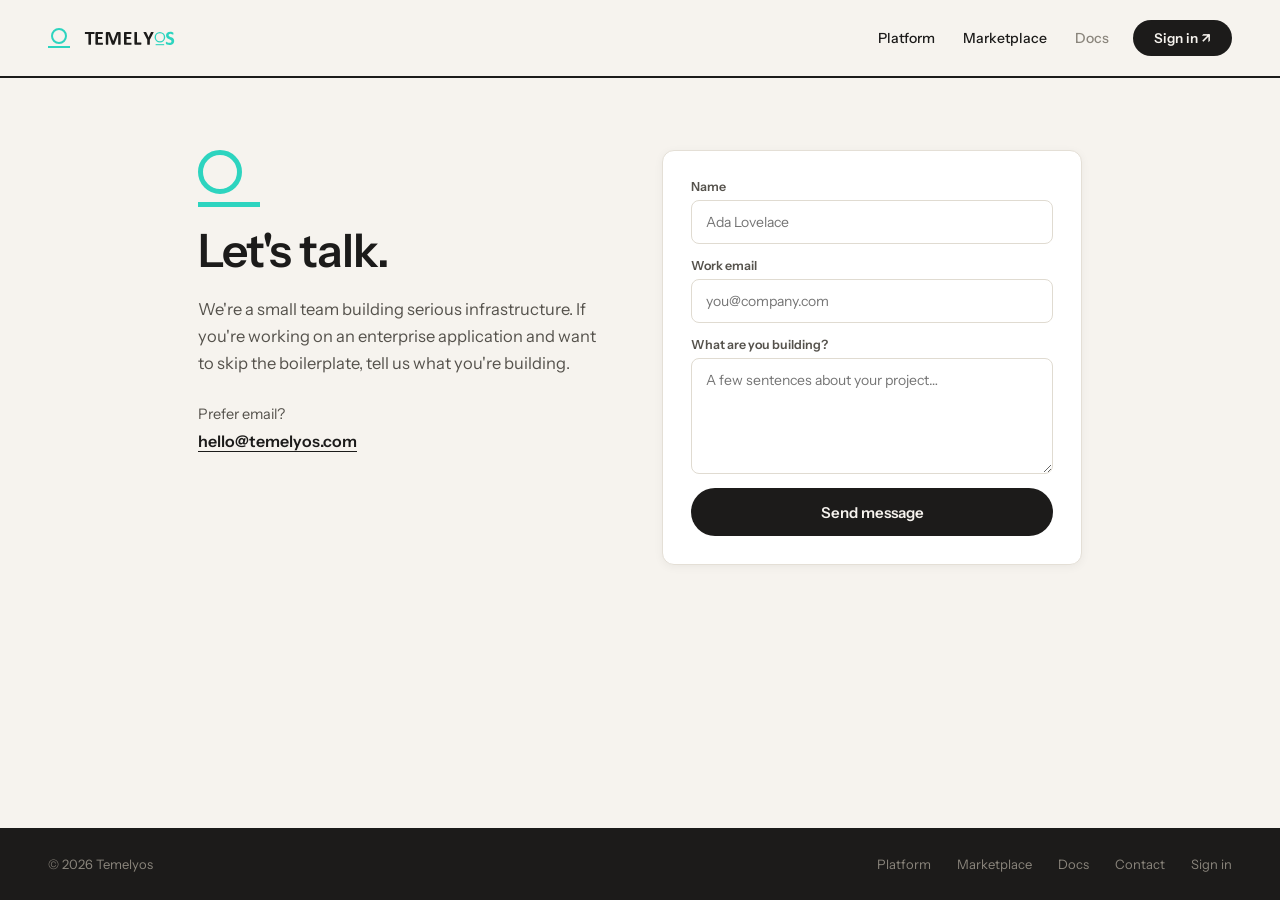
==== contact.html @ ba94af16 "fix(website): keep the Sign in button top-right on narrow screens On narrow viewports the nav-links " ====
<!DOCTYPE html>
<html lang="en">
<head>
<meta charset="utf-8">
<meta name="viewport" content="width=device-width, initial-scale=1">
<link rel="icon" type="image/svg+xml" href="/favicon.svg">
<title>Contact — Temelyos</title>
<meta name="description" content="Get in touch with the Temelyos team.">
<link rel="preconnect" href="https://fonts.googleapis.com">
<link href="https://fonts.googleapis.com/css2?family=Instrument+Sans:wght@400;500;600;700&family=Instrument+Serif:ital@0;1&display=swap" rel="stylesheet">
<link rel="stylesheet" href="assets/site.css">
</head>
<body>
<div class="wrap" style="display:flex;flex-direction:column">

  <!-- nav -->
  <div class="nav">
    <a href="index.html" class="nav-brand">
      <span style="display:flex;flex-direction:column;align-items:center"><span style="width:16px;height:16px;border-radius:50%;border:2.5px solid #2DD4BF;display:block"></span><span style="width:22px;height:2.5px;background:#2DD4BF;display:block;margin-top:2px"></span></span>
      <img src="assets/wordmark-charcoal.svg" alt="Temelyos" style="height:15px;display:block">
    </a>
    <div class="nav-links">
      <a href="platform.html">Platform</a>
      <a href="marketplace.html">Marketplace</a>
      <span class="muted">Docs</span>
    </div>
    <a href="sign-in.html" class="btn btn--dark btn--sm nav-cta">Sign in ↗</a>
  </div>

  <!-- body -->
  <div class="container contact-grid" style="flex:1;width:100%;padding-top:72px;padding-bottom:96px">
    <div style="display:flex;flex-direction:column;gap:20px">
      <div style="display:flex;flex-direction:column;align-items:flex-start">
        <span style="width:44px;height:44px;border-radius:50%;border:5px solid #2DD4BF;display:block"></span>
        <span style="width:62px;height:5px;background:#2DD4BF;display:block;margin-top:8px"></span>
      </div>
      <h1 class="h1">Let's talk.</h1>
      <p class="lede" style="font-size:16.5px;line-height:1.65;max-width:420px">We're a small team building serious infrastructure. If you're working on an enterprise application and want to skip the boilerplate, tell us what you're building.</p>
      <div style="display:flex;flex-direction:column;gap:8px;margin-top:8px">
        <div style="font-size:14.5px;color:#55524C">Prefer email?</div>
        <a href="mailto:hello@temelyos.com" style="font-size:16px;font-weight:600;color:#1C1B1A;text-decoration:underline;text-underline-offset:4px">hello@temelyos.com</a>
      </div>
    </div>

    <div>
      <div id="sent-view" class="card" style="display:none;padding:48px 32px;flex-direction:column;align-items:center;gap:14px;text-align:center">
        <span style="width:34px;height:34px;border-radius:50%;border:4px solid #2DD4BF;display:block"></span>
        <div style="font-size:22px;font-weight:600;letter-spacing:-.01em">Message sent.</div>
        <div style="font-size:14.5px;line-height:1.6;color:#55524C">Thanks for reaching out — we'll get back to you within a business day.</div>
        <span onclick="showForm(true)" style="font-size:13.5px;font-weight:600;text-decoration:underline;text-underline-offset:3px;cursor:pointer;margin-top:6px">Send another</span>
      </div>
      <div id="form-view" class="card" style="padding:28px;display:flex;flex-direction:column;gap:14px">
        <div class="field">
          <label>Name</label>
          <input class="input" name="name" placeholder="Ada Lovelace">
        </div>
        <div class="field">
          <label>Work email</label>
          <input class="input" name="email" type="email" placeholder="you@company.com">
        </div>
        <div class="field">
          <label>What are you building?</label>
          <textarea class="textarea" name="message" placeholder="A few sentences about your project…" rows="5"></textarea>
        </div>
        <span onclick="showForm(false)" class="btn btn--dark" style="width:100%;height:48px;cursor:pointer">Send message</span>
      </div>
    </div>
  </div>

  <!-- footer -->
  <div class="site-footer">
    <div style="font-size:13px;color:#8A857C">© 2026 Temelyos</div>
    <div class="footer-links">
      <a href="platform.html">Platform</a>
      <a href="marketplace.html">Marketplace</a>
      <span>Docs</span>
      <a href="contact.html">Contact</a>
      <a href="sign-in.html">Sign in</a>
    </div>
  </div>
</div>

<script>
function showForm(show) {
  document.getElementById('form-view').style.display = show ? 'flex' : 'none';
  document.getElementById('sent-view').style.display = show ? 'none' : 'flex';
}
</script>
</body>
</html>
---- assets/site.css ----
/* Temelyos marketing site — shared design system.
   Desktop values match the original inline styles; mobile behaviour is
   driven by the --gutter variable, clamp() type, and one breakpoint. */

:root {
  --ink: #1C1B1A;
  --cream: #F6F3EE;
  --teal: #2DD4BF;
  --teal-ink: #0A1A17;
  --muted: #55524C;
  --faint: #8A857C;
  --footer-faint: #9BA6A2;
  --line: #E0DBD1;
  --card-line: #E4DFD6;
  --card: #FFFFFF;
  --sans: 'Instrument Sans', sans-serif;
  --serif: 'Instrument Serif', serif;
  --mono: 'IBM Plex Mono', monospace;
  --gutter: 48px;          /* section side padding — shrinks on mobile */
}

* { box-sizing: border-box; }
body { margin: 0; background: var(--cream); font-family: var(--sans); color: var(--ink); }
.wrap { min-height: 100vh; background: var(--cream); }
input:focus, textarea:focus { border-color: var(--ink) !important; }

/* ---- nav ---- */
.nav { display: flex; align-items: center; flex-wrap: wrap; row-gap: 12px;
  gap: 24px; padding: 20px var(--gutter); border-bottom: 2px solid var(--ink); }
.nav-brand { margin-right: auto; display: flex; align-items: center; gap: 14px; text-decoration: none; color: var(--ink); }
.nav-links { display: flex; align-items: center; gap: 28px; font-size: 14px; font-weight: 500; }
.nav-links a:not(.btn) { color: var(--ink); text-decoration: none; }
.nav-links a.is-active { border-bottom: 2px solid var(--teal); padding-bottom: 2px; }
.nav-links .muted { color: var(--faint); }

/* ---- buttons (pills) ---- */
.btn { display: inline-flex; align-items: center; justify-content: center;
  padding: 13px 28px; border-radius: 99px; border: 1.5px solid transparent;
  font: 600 15px var(--sans); text-decoration: none; cursor: pointer; white-space: nowrap; }
.btn--dark { background: var(--ink); color: var(--cream); }
.btn--teal { background: var(--teal); color: var(--teal-ink); }
.btn--outline { border-color: var(--ink); color: var(--ink); background: transparent; }
.btn--sm { padding: 9px 20px; font-size: 13.5px; }
.btn--tall { height: 48px; padding: 0 24px; }

/* ---- layout containers ---- */
.container { max-width: 980px; margin: 0 auto; padding-left: var(--gutter); padding-right: var(--gutter); }
.container--wide { max-width: 1080px; }

/* ---- type ---- */
.h1 { margin: 0; font-weight: 600; letter-spacing: -.025em; line-height: 1.06;
  font-size: clamp(32px, 8vw, 46px); }
.h1--lg { font-size: clamp(34px, 8vw, 54px); }
.h1--xl { font-size: clamp(34px, 9vw, 58px); }
.lede { margin: 0; font-size: 18px; line-height: 1.6; color: var(--muted); max-width: 600px; }
.eyebrow { font: 500 12px var(--mono); letter-spacing: .14em; color: var(--faint); }
.eyebrow--teal { color: var(--teal); }
.section-title { font-size: clamp(24px, 5vw, 30px); font-weight: 600; letter-spacing: -.02em; }
.serif-note { font-family: var(--serif); font-style: italic; color: var(--faint); }

/* ---- hero (centered, home) ---- */
.hero { display: flex; flex-direction: column; align-items: center; text-align: center;
  padding: 72px var(--gutter) 64px; gap: 26px; }
.hero-actions { display: flex; gap: 12px; flex-wrap: wrap; justify-content: center; }

/* ---- home: pillar rows ---- */
.pillar { display: grid; grid-template-columns: 200px 1fr 1fr; gap: 32px;
  padding: 28px 0; border-top: 1px solid var(--line); align-items: baseline; }
.pillar:last-child { border-bottom: 1px solid var(--line); }
.pillar-label { font-family: var(--serif); font-style: italic; font-size: 22px; color: var(--faint); }
.pillar-title { font-size: 19px; font-weight: 600; letter-spacing: -.01em; }
.pillar-body { font-size: 14.5px; line-height: 1.65; color: var(--muted); }

/* ---- home: module shelf ---- */
.shelf { display: flex; flex-direction: column; align-items: center; padding: 64px var(--gutter) 80px; }
.shelf-inner { width: 100%; max-width: 980px; display: flex; flex-direction: column; }
.shelf-grid { display: grid; grid-template-columns: repeat(5, 1fr); gap: 14px; padding: 0 8px; }

/* ---- platform: two-column feature splits ---- */
.split { display: grid; grid-template-columns: 1fr 1.1fr; gap: 56px; align-items: center;
  border-top: 1px solid var(--line); padding: 48px 0; }
.split--wide-left { grid-template-columns: 1.1fr 1fr; }
.split-text { display: flex; flex-direction: column; gap: 16px; }
.bullets { display: flex; flex-direction: column; gap: 10px; margin-top: 6px; }
.bullet { display: flex; gap: 10px; align-items: baseline; }
.bullet .dot { width: 6px; height: 6px; border-radius: 50%; background: var(--teal);
  flex: none; position: relative; top: -2px; }
.bullet span:last-child { font-size: 14px; line-height: 1.5; color: var(--muted); }
.bullet strong { color: var(--ink); }
.mock { background: var(--card); border: 1px solid var(--card-line); border-radius: 10px;
  overflow: hidden; box-shadow: 0 10px 30px rgba(28, 27, 26, .08); }
.shell-mock { display: grid; grid-template-columns: 140px 1fr 130px; min-height: 280px; }
.mini-modules { display: grid; grid-template-columns: repeat(4, 1fr); gap: 12px; padding: 0 6px; }

/* ---- generic card ---- */
.card { background: var(--card); border: 1px solid var(--card-line); border-radius: 12px;
  box-shadow: 0 2px 10px rgba(28, 27, 26, .05); }

/* ---- marketplace ---- */
.panels { display: grid; grid-template-columns: 1fr 1fr; gap: 16px; }
.search-row { display: flex; gap: 12px; margin-top: 8px; flex-wrap: wrap; }
.module-grid { display: grid; grid-template-columns: repeat(auto-fill, minmax(280px, 1fr)); gap: 18px; }

/* ---- contact ---- */
.contact-grid { display: grid; grid-template-columns: 1fr 420px; gap: 64px; align-items: start; }
.field { display: flex; flex-direction: column; gap: 6px; }
.field label { font-size: 12.5px; font-weight: 600; color: var(--muted); }
.input, .textarea { border: 1.5px solid var(--line); border-radius: 8px; font-size: 14px;
  font-family: var(--sans); background: var(--card); color: var(--ink); outline: none; }
.input { height: 44px; padding: 0 14px; }
.textarea { padding: 12px 14px; resize: vertical; }

/* ---- CTA / footer ---- */
.cta { background: var(--ink); color: var(--cream); padding: 64px var(--gutter);
  display: flex; flex-direction: column; align-items: center; gap: 22px; text-align: center; }
.cta-title { font-size: clamp(24px, 6vw, 32px); font-weight: 600; letter-spacing: -.02em; max-width: 560px; }
.footer-links { display: flex; gap: 26px; font-size: 13px; color: var(--faint); flex-wrap: wrap; justify-content: center; }
.footer-links a { color: var(--faint); text-decoration: none; }
.site-footer { background: var(--ink); color: var(--cream); padding: 28px var(--gutter);
  display: flex; justify-content: space-between; align-items: center; gap: 16px; flex-wrap: wrap; }

/* =====================================================================
   Mobile — one breakpoint. Stack the multi-column layouts, shrink the
   gutter, and let the decorative mocks collapse rather than crush.
   ===================================================================== */
@media (max-width: 760px) {
  :root { --gutter: 20px; }

  .pillar { grid-template-columns: 1fr; gap: 6px; }
  .pillar-label { font-size: 18px; }

  .split, .split--wide-left { grid-template-columns: 1fr; gap: 28px; }
  .split .split-text { order: -1; }   /* keep copy above the diagram */

  .panels { grid-template-columns: 1fr; }
  .shelf-grid { grid-template-columns: repeat(2, 1fr); }
  .shelf-grid > * { margin-top: 0 !important; }

  .shell-mock { grid-template-columns: 1fr; min-height: 0; }
  .mini-modules { grid-template-columns: repeat(2, 1fr); }
  .mini-modules > * { margin-top: 0 !important; }

  .contact-grid { grid-template-columns: 1fr; gap: 36px; }

  /* logo + Sign in stay on the top row; the section links drop below, centered */
  .nav-cta { order: 1; }
  .nav-links { order: 2; width: 100%; justify-content: center; gap: 22px; font-size: 13.5px; }
  .site-footer { flex-direction: column; align-items: flex-start; }
}
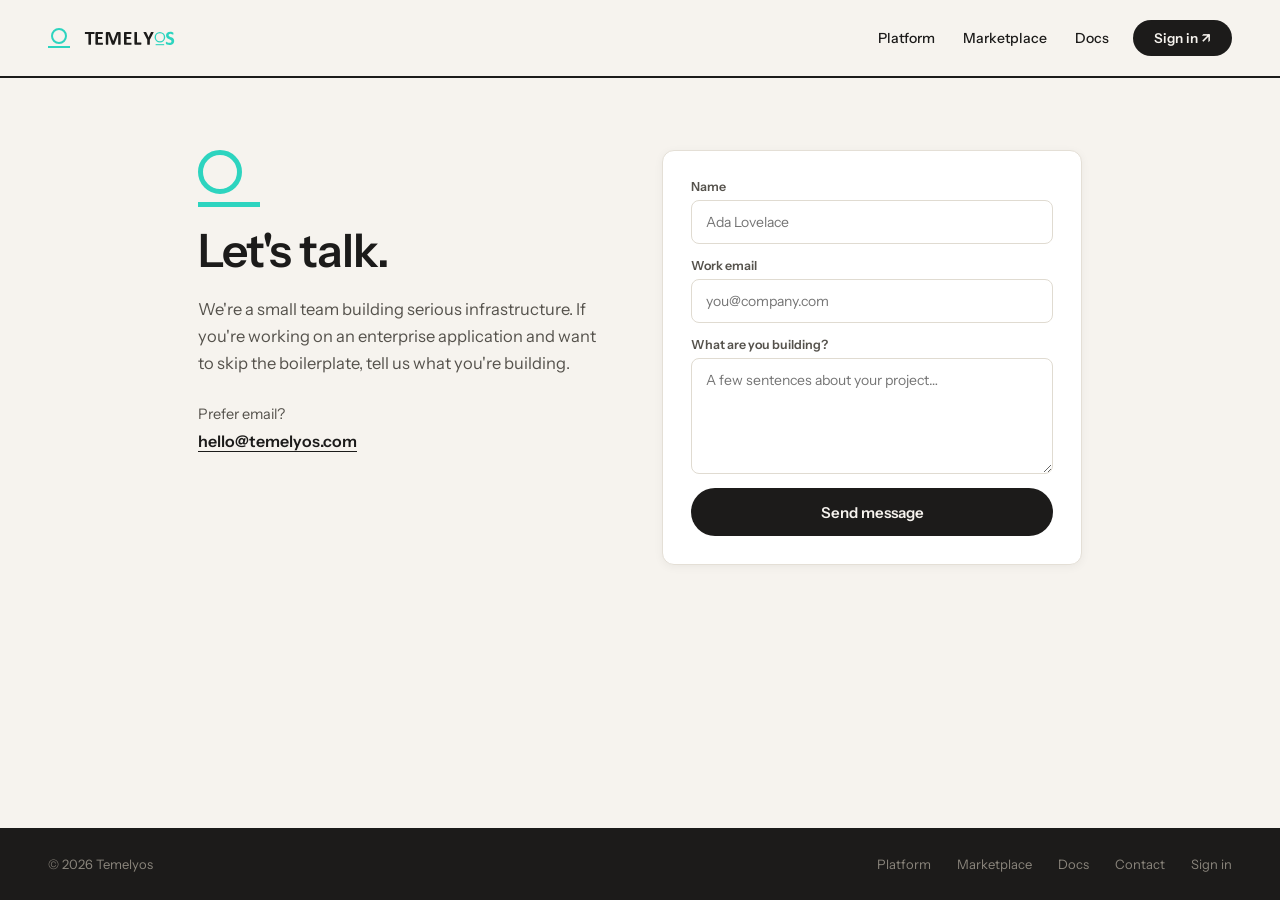
==== commit 3072f10f: "feat(docs): add a coming-soon docs page and link the nav to it Docs was inert grey text in every nav" ====
--- a/contact.html
+++ b/contact.html
@@ -22,7 +22,7 @@
     <div class="nav-links">
       <a href="platform.html">Platform</a>
       <a href="marketplace.html">Marketplace</a>
-      <span class="muted">Docs</span>
+      <a href="docs.html">Docs</a>
     </div>
     <a href="sign-in.html" class="btn btn--dark btn--sm nav-cta">Sign in ↗</a>
   </div>
@@ -49,21 +49,26 @@
         <div style="font-size:14.5px;line-height:1.6;color:#55524C">Thanks for reaching out — we'll get back to you within a business day.</div>
         <span onclick="showForm(true)" style="font-size:13.5px;font-weight:600;text-decoration:underline;text-underline-offset:3px;cursor:pointer;margin-top:6px">Send another</span>
       </div>
-      <div id="form-view" class="card" style="padding:28px;display:flex;flex-direction:column;gap:14px">
+      <form id="form-view" class="card" style="padding:28px;display:flex;flex-direction:column;gap:14px">
+        <input type="hidden" name="access_key" value="fa11792c-8e5b-43f2-8f6b-77caa95dc113">
+        <input type="hidden" name="subject" value="New contact form message — temelyos.com">
+        <!-- honeypot: bots fill it, humans never see it -->
+        <input type="checkbox" name="botcheck" style="display:none" tabindex="-1" autocomplete="off">
         <div class="field">
           <label>Name</label>
-          <input class="input" name="name" placeholder="Ada Lovelace">
+          <input class="input" name="name" placeholder="Ada Lovelace" required>
         </div>
         <div class="field">
           <label>Work email</label>
-          <input class="input" name="email" type="email" placeholder="you@company.com">
+          <input class="input" name="email" type="email" placeholder="you@company.com" required>
         </div>
         <div class="field">
           <label>What are you building?</label>
-          <textarea class="textarea" name="message" placeholder="A few sentences about your project…" rows="5"></textarea>
+          <textarea class="textarea" name="message" placeholder="A few sentences about your project…" rows="5" required></textarea>
         </div>
-        <span onclick="showForm(false)" class="btn btn--dark" style="width:100%;height:48px;cursor:pointer">Send message</span>
-      </div>
+        <div id="form-error" style="display:none;font-size:13.5px;line-height:1.5;color:#B4361E"></div>
+        <button type="submit" class="btn btn--dark" style="width:100%;height:48px">Send message</button>
+      </form>
     </div>
   </div>
 
@@ -73,7 +78,7 @@
     <div class="footer-links">
       <a href="platform.html">Platform</a>
       <a href="marketplace.html">Marketplace</a>
-      <span>Docs</span>
+      <a href="docs.html">Docs</a>
       <a href="contact.html">Contact</a>
       <a href="sign-in.html">Sign in</a>
     </div>
@@ -85,6 +90,29 @@
   document.getElementById('form-view').style.display = show ? 'flex' : 'none';
   document.getElementById('sent-view').style.display = show ? 'none' : 'flex';
 }
+
+document.getElementById('form-view').addEventListener('submit', function (e) {
+  e.preventDefault();
+  var form = this, btn = form.querySelector('button'), err = document.getElementById('form-error');
+  btn.disabled = true;
+  btn.textContent = 'Sending…';
+  err.style.display = 'none';
+  fetch('https://api.web3forms.com/submit', { method: 'POST', body: new FormData(form) })
+    .then(function (r) { return r.json(); })
+    .then(function (data) {
+      // a rejected submission comes back 200 with success:false, so check the body not the status
+      if (!data.success) throw new Error(data.message);
+      form.reset();
+      showForm(false);
+    })
+    .catch(function (e) {
+      // ponytail: no retry — the message stays in the form so nothing typed is lost
+      console.error('contact form:', e.message);
+      err.textContent = 'Something went wrong. Please email hello@temelyos.com directly.';
+      err.style.display = 'block';
+    })
+    .then(function () { btn.disabled = false; btn.textContent = 'Send message'; });
+});
 </script>
 </body>
 </html>
--- a/assets/site.css
+++ b/assets/site.css
@@ -63,6 +63,14 @@
   padding: 72px var(--gutter) 64px; gap: 26px; }
 .hero-actions { display: flex; gap: 12px; flex-wrap: wrap; justify-content: center; }
 
+/* ---- home: hero video (the centrepiece) ---- */
+.hero--video { padding-top: 56px; padding-bottom: 48px; gap: 22px; }
+/* max-width matches .container's inner width, so the frame's edges land on the pillar rules */
+.hero-video { width: 100%; max-width: calc(980px - var(--gutter) * 2); margin: 6px 0 0; line-height: 0;
+  border: 2px solid var(--ink); border-radius: 16px; overflow: hidden;
+  background: var(--ink); box-shadow: 0 20px 50px rgba(28, 27, 26, .18); }
+.hero-video video { display: block; width: 100%; height: auto; aspect-ratio: 16 / 9; background: var(--ink); }
+
 /* ---- home: pillar rows ---- */
 .pillar { display: grid; grid-template-columns: 200px 1fr 1fr; gap: 32px;
   padding: 28px 0; border-top: 1px solid var(--line); align-items: baseline; }
@@ -71,10 +79,20 @@
 .pillar-title { font-size: 19px; font-weight: 600; letter-spacing: -.01em; }
 .pillar-body { font-size: 14.5px; line-height: 1.65; color: var(--muted); }
 
-/* ---- home: module shelf ---- */
+/* ---- home: module shelf (populated from the live catalog) ---- */
 .shelf { display: flex; flex-direction: column; align-items: center; padding: 64px var(--gutter) 80px; }
-.shelf-inner { width: 100%; max-width: 980px; display: flex; flex-direction: column; }
-.shelf-grid { display: grid; grid-template-columns: repeat(5, 1fr); gap: 14px; padding: 0 8px; }
+.shelf-inner { width: fit-content; max-width: 100%; margin: 0 auto; display: flex; flex-direction: column; }
+.shelf-grid { display: flex; flex-wrap: wrap; justify-content: center; gap: 14px; padding: 0 8px; }
+.shelf-card { width: 180px; max-width: 100%; background: var(--card); border: 1px solid var(--card-line);
+  border-radius: 10px 10px 0 0; border-bottom: none; padding: 18px 16px 22px;
+  display: flex; flex-direction: column; gap: 8px; text-align: left; }
+.shelf-card--gen { background: #FFFDF9; border: 1.5px dashed var(--teal); border-bottom: none; }
+a.shelf-card { text-decoration: none; color: inherit; transition: border-color .15s, box-shadow .15s; }
+a.shelf-card:hover { border-color: var(--ink); box-shadow: 0 -4px 14px rgba(28, 27, 26, .08); }
+a.shelf-card--gen:hover { border-color: var(--teal); }
+.shelf-icon { width: 26px; height: 26px; border-radius: 7px; display: block; object-fit: cover; border: 1.5px solid var(--card-line); }
+.shelf-name { font-weight: 600; font-size: 14px; }
+.shelf-sub { font-size: 12px; color: var(--faint); }
 
 /* ---- platform: two-column feature splits ---- */
 .split { display: grid; grid-template-columns: 1fr 1.1fr; gap: 56px; align-items: center;
@@ -126,6 +144,9 @@
 @media (max-width: 760px) {
   :root { --gutter: 20px; }
 
+  .hero--video { padding-top: 36px; }
+  .hero-video { border-radius: 12px; }
+
   .pillar { grid-template-columns: 1fr; gap: 6px; }
   .pillar-label { font-size: 18px; }
 
@@ -133,8 +154,9 @@
   .split .split-text { order: -1; }   /* keep copy above the diagram */
 
   .panels { grid-template-columns: 1fr; }
-  .shelf-grid { grid-template-columns: repeat(2, 1fr); }
-  .shelf-grid > * { margin-top: 0 !important; }
+  /* two cards per row instead of a single stacked column */
+  .shelf-inner { width: 100%; }
+  .shelf-card { width: calc(50% - 7px); margin-top: 0 !important; }
 
   .shell-mock { grid-template-columns: 1fr; min-height: 0; }
   .mini-modules { grid-template-columns: repeat(2, 1fr); }
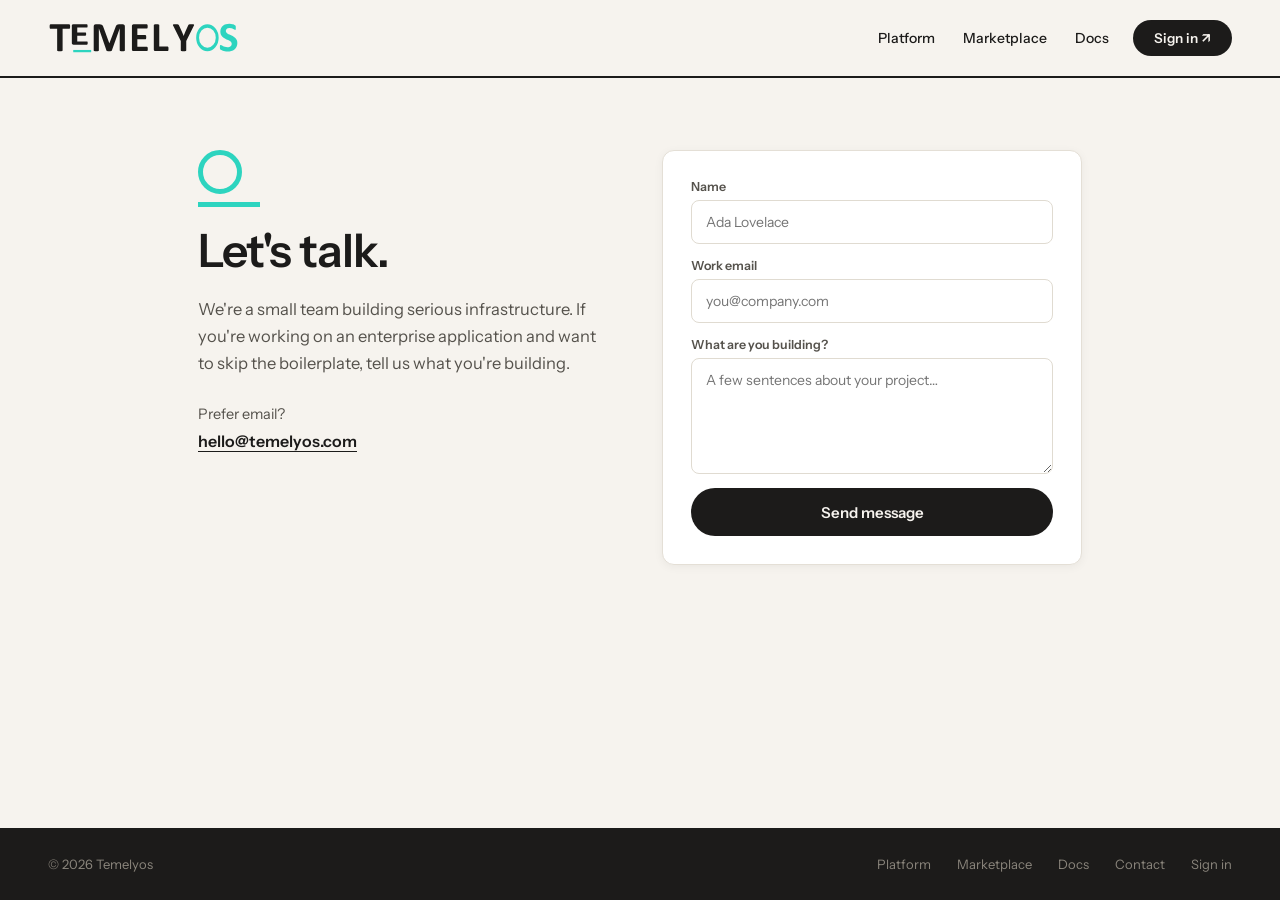
==== commit 4024844a: "feat(nav): use the animated Temelyos logo in the header Co-Authored-By: Claude Opus 5.5 (1M context)" ====
--- a/contact.html
+++ b/contact.html
@@ -16,8 +16,7 @@
   <!-- nav -->
   <div class="nav">
     <a href="index.html" class="nav-brand">
-      <span style="display:flex;flex-direction:column;align-items:center"><span style="width:16px;height:16px;border-radius:50%;border:2.5px solid #2DD4BF;display:block"></span><span style="width:22px;height:2.5px;background:#2DD4BF;display:block;margin-top:2px"></span></span>
-      <img src="assets/wordmark-charcoal.svg" alt="Temelyos" style="height:15px;display:block">
+      <img src="assets/logo-animated.svg" alt="Temelyos" style="height:36px;display:block">
     </a>
     <div class="nav-links">
       <a href="platform.html">Platform</a>
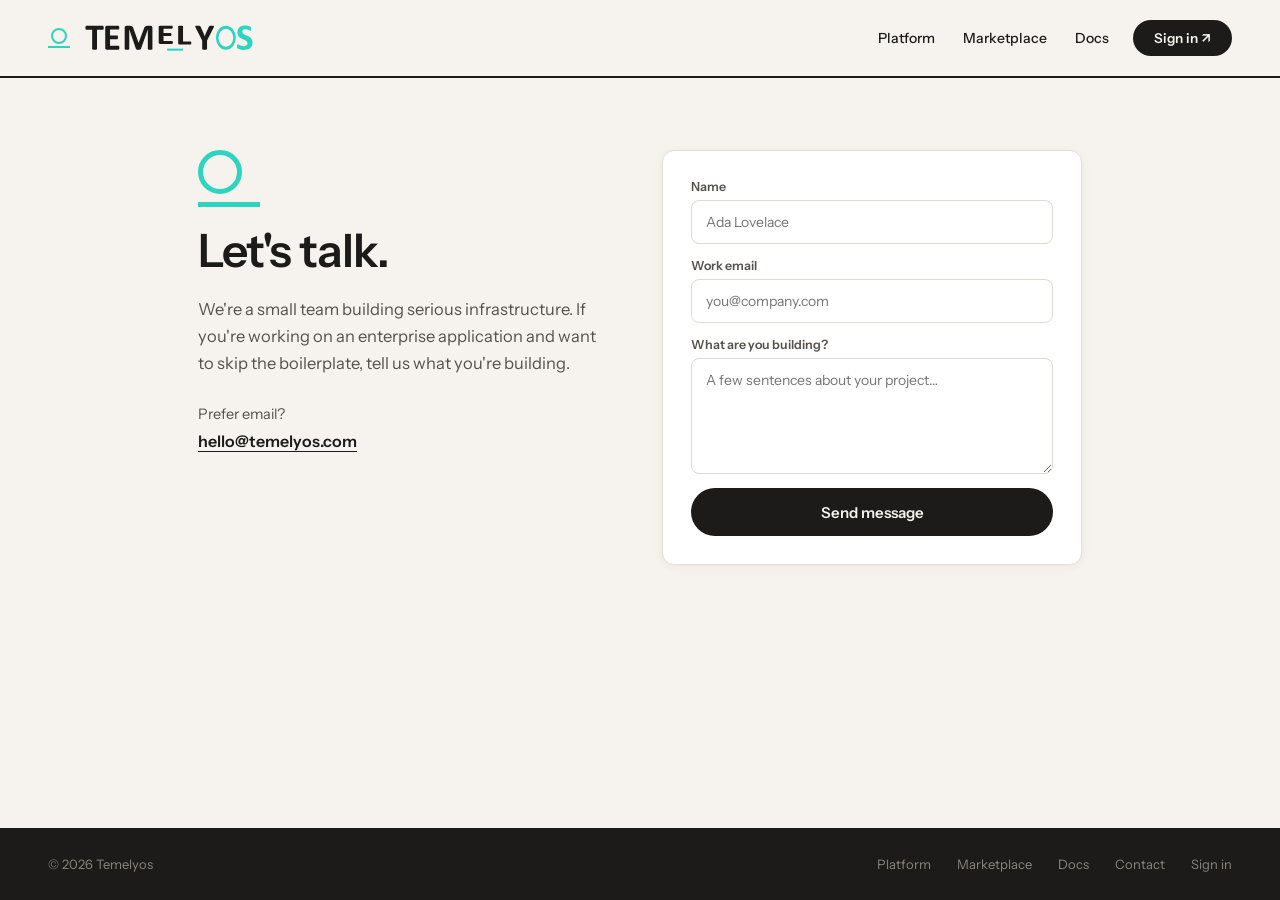
==== commit 626ead74: "feat(nav): bring back the icon, 32px logo, faster animation Co-Authored-By: Claude Opus 5.5 (1M cont" ====
--- a/contact.html
+++ b/contact.html
@@ -16,7 +16,8 @@
   <!-- nav -->
   <div class="nav">
     <a href="index.html" class="nav-brand">
-      <img src="assets/logo-animated.svg" alt="Temelyos" style="height:36px;display:block">
+      <span style="display:flex;flex-direction:column;align-items:center"><span style="width:16px;height:16px;border-radius:50%;border:2.5px solid #2DD4BF;display:block"></span><span style="width:22px;height:2.5px;background:#2DD4BF;display:block;margin-top:2px"></span></span>
+      <img src="assets/logo-animated.svg" alt="Temelyos" style="height:32px;display:block">
     </a>
     <div class="nav-links">
       <a href="platform.html">Platform</a>
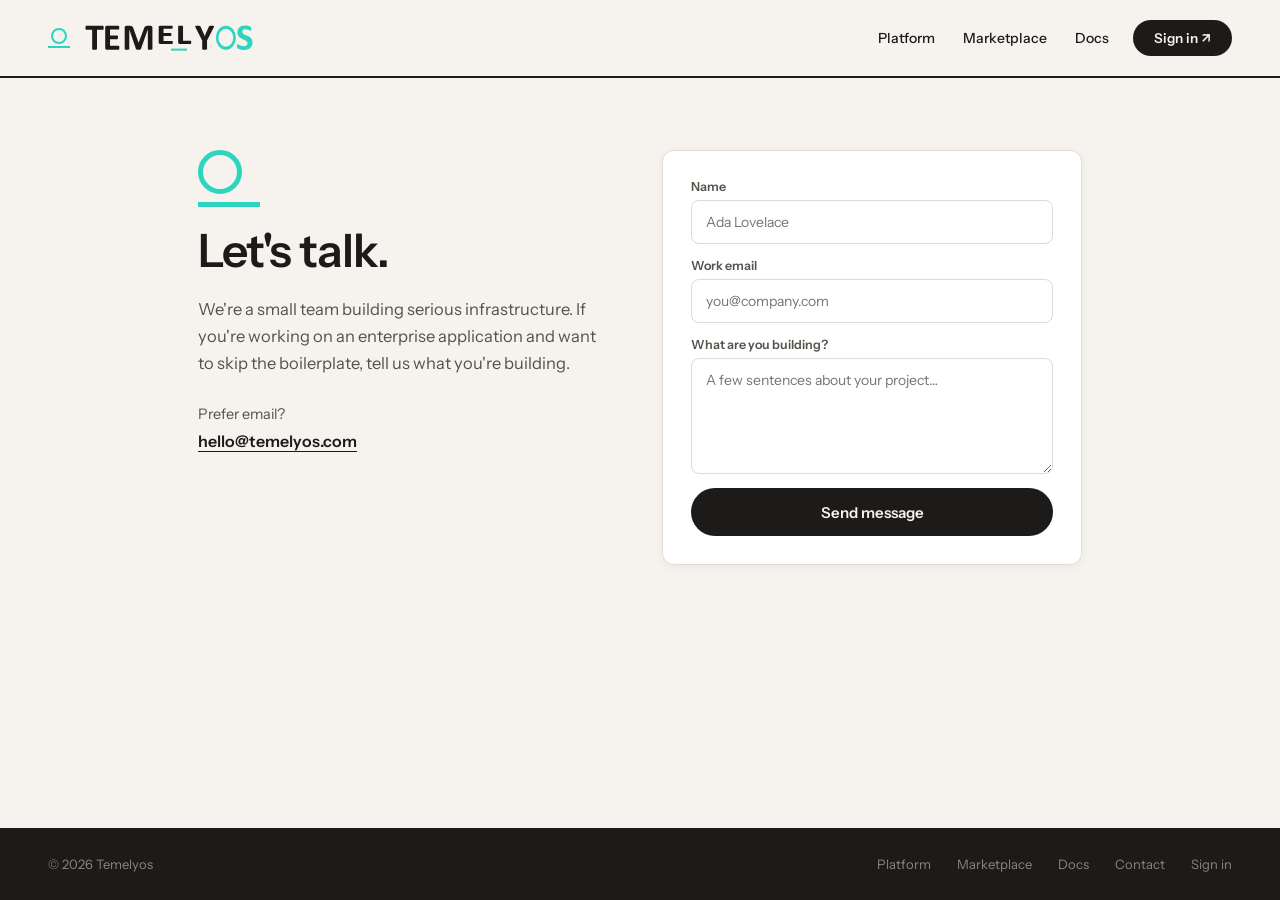
==== commit 580013ca: "feat(nav): play the logo animation once per visit Co-Authored-By: Claude Opus 5.5 (1M context) <nore" ====
--- a/contact.html
+++ b/contact.html
@@ -17,7 +17,8 @@
   <div class="nav">
     <a href="index.html" class="nav-brand">
       <span style="display:flex;flex-direction:column;align-items:center"><span style="width:16px;height:16px;border-radius:50%;border:2.5px solid #2DD4BF;display:block"></span><span style="width:22px;height:2.5px;background:#2DD4BF;display:block;margin-top:2px"></span></span>
-      <img src="assets/logo-animated.svg" alt="Temelyos" style="height:32px;display:block">
+      <img id="nav-logo" src="assets/logo-animated.svg" alt="Temelyos" style="height:32px;display:block">
+      <script>try{sessionStorage.logoPlayed?document.getElementById("nav-logo").src="assets/logo.svg":sessionStorage.logoPlayed=1}catch(e){}</script>
     </a>
     <div class="nav-links">
       <a href="platform.html">Platform</a>
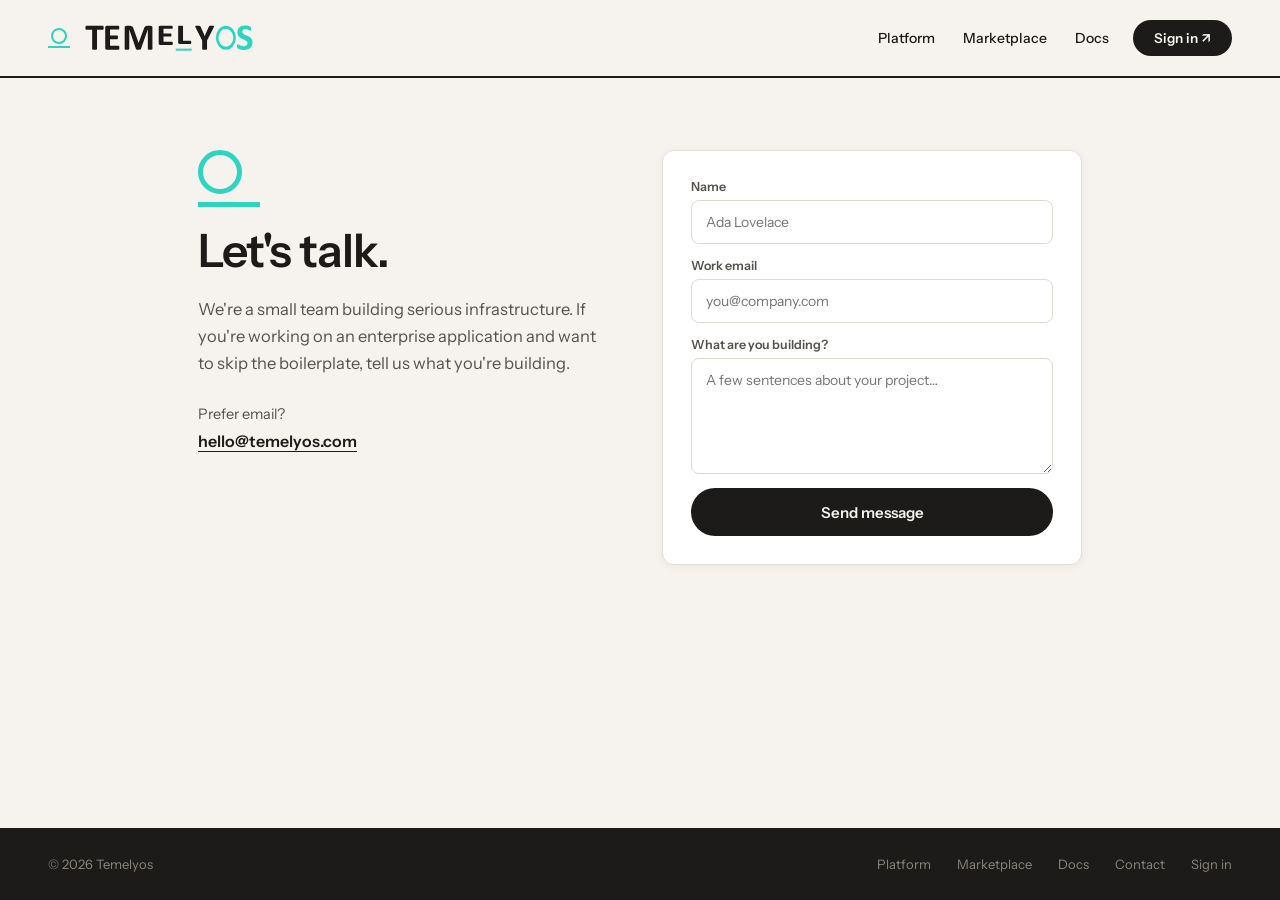
==== commit 87e6de54: "fix(nav): replay the logo animation on refresh Co-Authored-By: Claude Opus 5.5 (1M context) <noreply" ====
--- a/contact.html
+++ b/contact.html
@@ -18,7 +18,7 @@
     <a href="index.html" class="nav-brand">
       <span style="display:flex;flex-direction:column;align-items:center"><span style="width:16px;height:16px;border-radius:50%;border:2.5px solid #2DD4BF;display:block"></span><span style="width:22px;height:2.5px;background:#2DD4BF;display:block;margin-top:2px"></span></span>
       <img id="nav-logo" src="assets/logo-animated.svg" alt="Temelyos" style="height:32px;display:block">
-      <script>try{sessionStorage.logoPlayed?document.getElementById("nav-logo").src="assets/logo.svg":sessionStorage.logoPlayed=1}catch(e){}</script>
+      <script>if(document.referrer.indexOf(location.origin)==0&&performance.getEntriesByType("navigation")[0].type!="reload")document.getElementById("nav-logo").src="assets/logo.svg"</script>
     </a>
     <div class="nav-links">
       <a href="platform.html">Platform</a>
